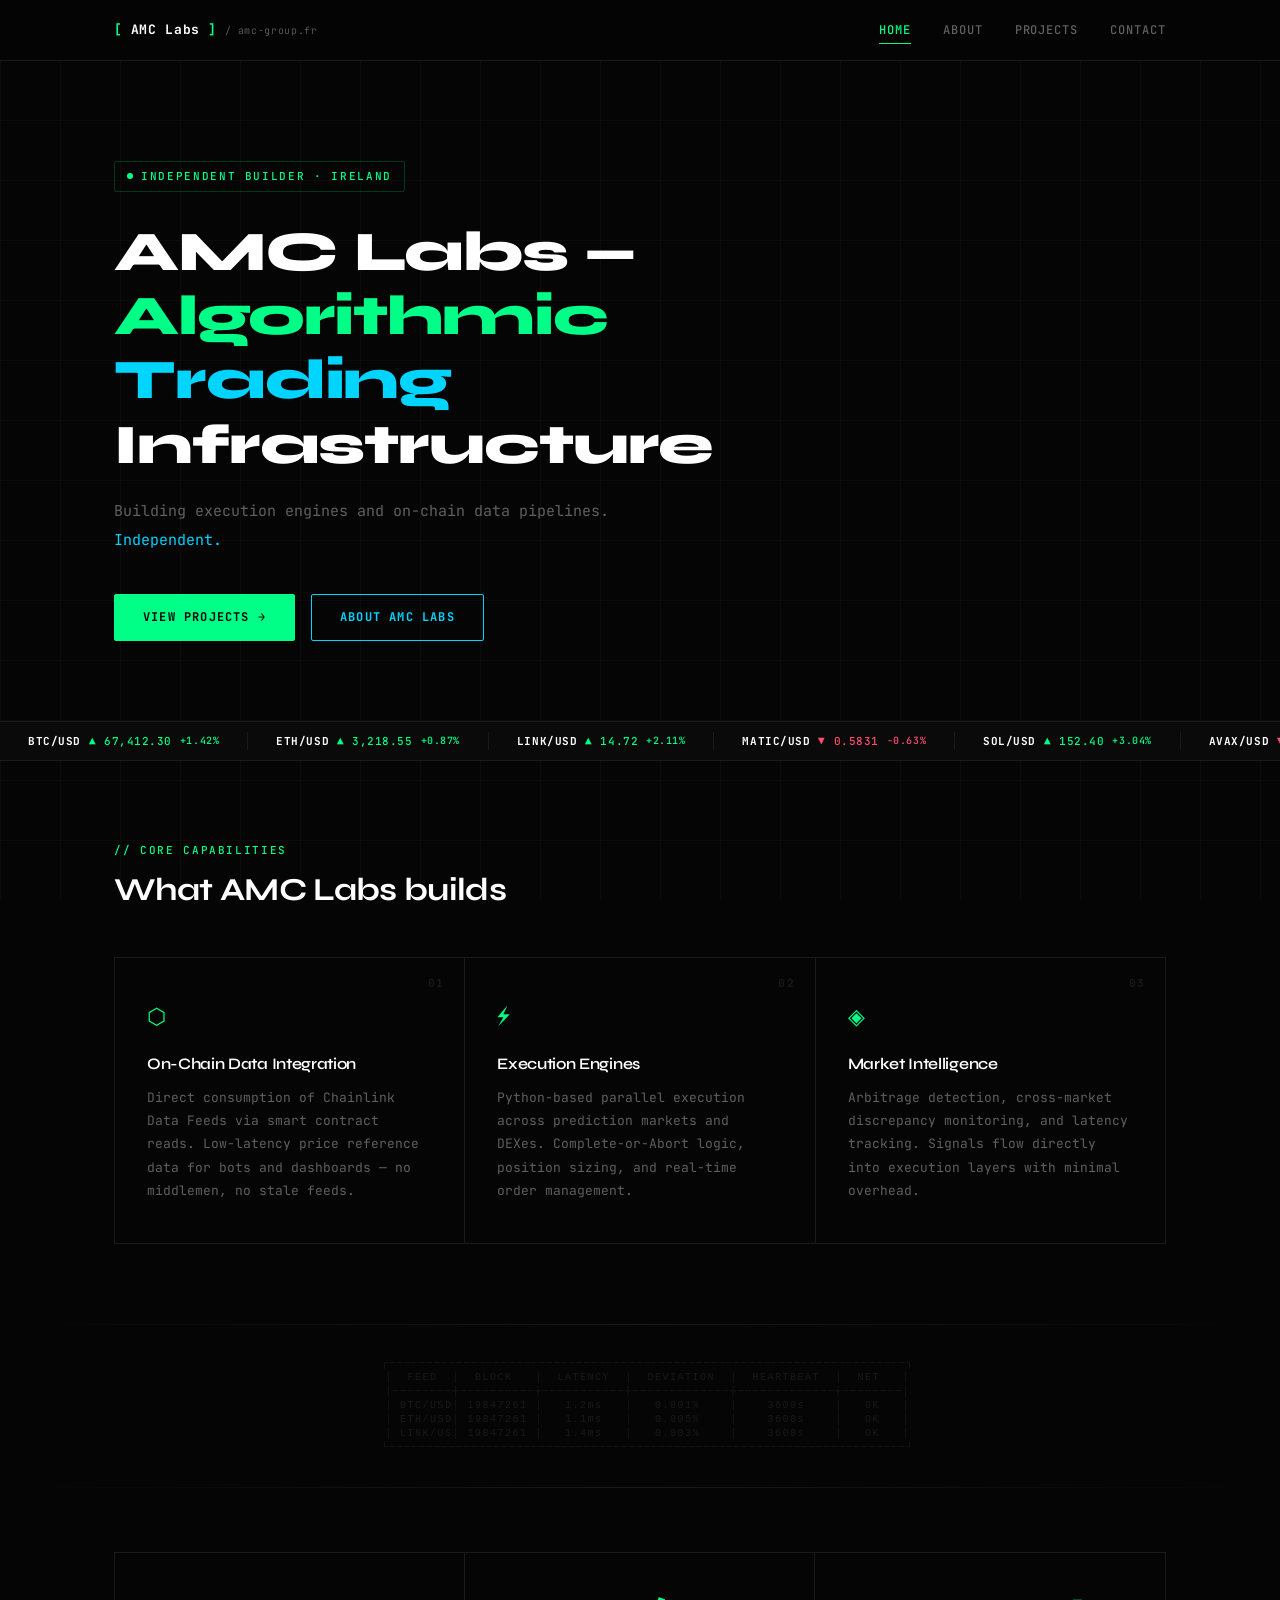
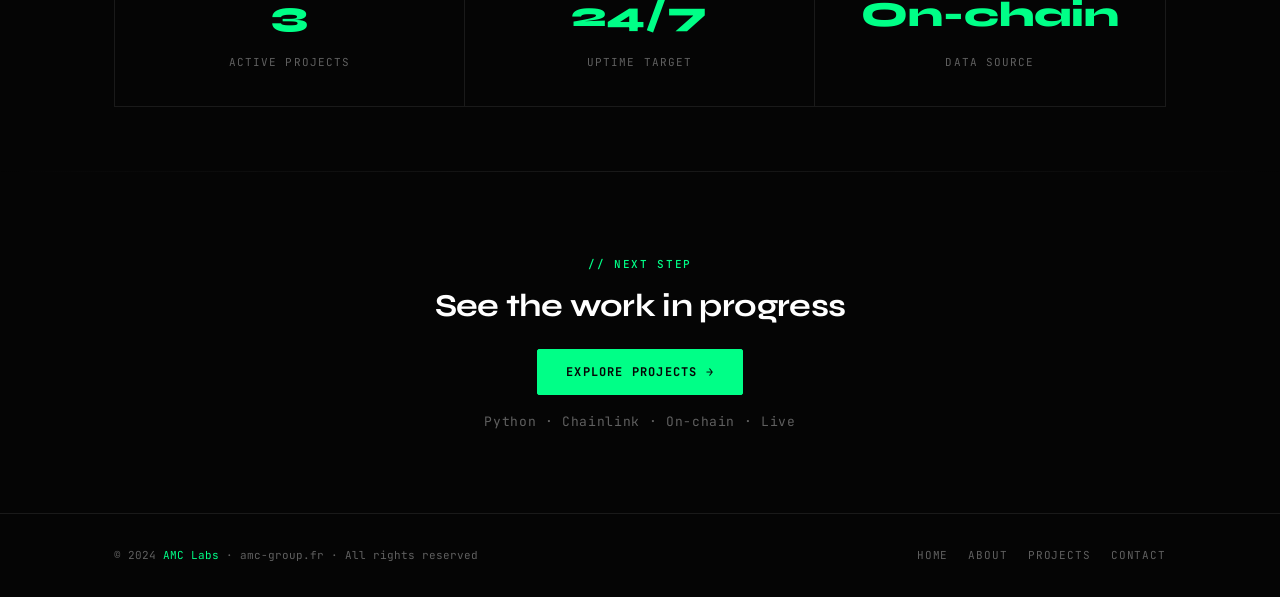
==== index.html @ dd9d0552 "Add complete AMC Labs multi-page website Four-page static site for AMC Labs (amc-group.fr) — an algo" ====
<!DOCTYPE html>
<html lang="en">
<head>
  <meta charset="UTF-8" />
  <meta name="viewport" content="width=device-width, initial-scale=1.0" />
  <meta name="description" content="AMC Labs — Algorithmic trading infrastructure. Building execution engines and on-chain data pipelines. Independent." />
  <meta name="keywords" content="algorithmic trading, on-chain data, Chainlink, execution engine, quant, AMC Labs" />
  <meta name="author" content="AMC Labs" />
  <meta property="og:title" content="AMC Labs — Algorithmic Trading Infrastructure" />
  <meta property="og:description" content="Building execution engines and on-chain data pipelines. Independent." />
  <meta property="og:type" content="website" />
  <title>AMC Labs — Algorithmic Trading Infrastructure</title>
  <link rel="stylesheet" href="styles.css" />
  <style>
    /* ── Index-specific styles ─── */

    /* Hero */
    .hero {
      padding: 100px 0 80px;
      position: relative;
      overflow: hidden;
    }

    .hero-tag {
      display: inline-flex;
      align-items: center;
      gap: 8px;
      font-size: 11px;
      font-weight: 500;
      letter-spacing: 0.15em;
      text-transform: uppercase;
      color: var(--green);
      border: 1px solid rgba(0, 255, 135, 0.2);
      padding: 5px 12px;
      border-radius: 2px;
      margin-bottom: 28px;
    }

    .hero-tag .dot {
      width: 6px;
      height: 6px;
      border-radius: 50%;
      background: var(--green);
      animation: pulse 1.5s ease-in-out infinite;
    }

    .hero h1 {
      max-width: 700px;
      margin-bottom: 20px;
    }

    .hero h1 .accent-green { color: var(--green); }
    .hero h1 .accent-cyan  { color: var(--cyan); }

    .hero-tagline {
      font-family: var(--font-mono);
      font-size: 15px;
      color: var(--text-dim);
      max-width: 540px;
      margin-bottom: 40px;
      line-height: 1.9;
    }

    .hero-tagline strong {
      color: var(--cyan);
      font-weight: 400;
    }

    .hero-actions {
      display: flex;
      align-items: center;
      gap: 16px;
      flex-wrap: wrap;
    }

    .hero-meta {
      font-size: 11px;
      color: var(--text-dim);
      letter-spacing: 0.08em;
    }

    /* ASCII Ticker / data decoration */
    .data-strip {
      border-top: 1px solid var(--border);
      border-bottom: 1px solid var(--border);
      background: var(--bg-2);
      overflow: hidden;
      padding: 10px 0;
      position: relative;
    }

    .ticker-track {
      display: flex;
      gap: 0;
      animation: ticker 28s linear infinite;
      white-space: nowrap;
    }

    .ticker-track:hover { animation-play-state: paused; }

    @keyframes ticker {
      0%   { transform: translateX(0); }
      100% { transform: translateX(-50%); }
    }

    .ticker-item {
      display: inline-flex;
      align-items: center;
      gap: 8px;
      padding: 0 28px;
      font-size: 11px;
      font-weight: 500;
      letter-spacing: 0.05em;
      color: var(--text-dim);
      border-right: 1px solid var(--border);
    }

    .ticker-item .sym   { color: #fff; font-weight: 700; }
    .ticker-item .up    { color: var(--green); }
    .ticker-item .down  { color: #ff4d6d; }
    .ticker-item .delta { font-size: 10px; }

    /* Features */
    .features {
      padding: 80px 0;
    }

    .features-grid {
      display: grid;
      grid-template-columns: repeat(3, 1fr);
      gap: 1px;
      background: var(--border);
      border: 1px solid var(--border);
    }

    .feature-block {
      background: var(--bg);
      padding: 40px 32px;
      position: relative;
      transition: background var(--transition);
    }

    .feature-block:hover {
      background: var(--bg-2);
    }

    .feature-icon {
      font-family: var(--font-mono);
      font-size: 22px;
      margin-bottom: 20px;
      display: block;
      color: var(--green);
    }

    .feature-block h3 {
      margin-bottom: 12px;
      font-size: 1rem;
    }

    .feature-block p {
      font-size: 13px;
      color: var(--text-dim);
      line-height: 1.8;
    }

    .feature-num {
      position: absolute;
      top: 16px;
      right: 20px;
      font-size: 11px;
      color: var(--border);
      font-weight: 700;
      letter-spacing: 0.1em;
    }

    /* ASCII grid decoration */
    .ascii-deco {
      font-family: var(--font-mono);
      font-size: 10px;
      line-height: 1.4;
      color: var(--border);
      user-select: none;
      pointer-events: none;
      overflow: hidden;
      padding: 32px 0;
      text-align: center;
      letter-spacing: 0.15em;
    }

    /* CTA section */
    .cta-section {
      padding: 80px 0;
      text-align: center;
    }

    .cta-section p {
      font-size: 13px;
      color: var(--text-dim);
      margin-top: 16px;
      letter-spacing: 0.05em;
    }

    /* Stats row */
    .stats-row {
      display: grid;
      grid-template-columns: repeat(3, 1fr);
      border: 1px solid var(--border);
    }

    .stat-item {
      padding: 32px;
      border-right: 1px solid var(--border);
      text-align: center;
    }

    .stat-item:last-child { border-right: none; }

    .stat-value {
      font-family: var(--font-head);
      font-size: 2.2rem;
      font-weight: 800;
      color: var(--green);
      display: block;
      margin-bottom: 6px;
    }

    .stat-label {
      font-size: 11px;
      color: var(--text-dim);
      letter-spacing: 0.1em;
      text-transform: uppercase;
    }

    @media (max-width: 768px) {
      .hero { padding: 64px 0 56px; }

      .features-grid {
        grid-template-columns: 1fr;
      }

      .stats-row {
        grid-template-columns: 1fr;
      }

      .stat-item {
        border-right: none;
        border-bottom: 1px solid var(--border);
      }

      .stat-item:last-child { border-bottom: none; }

      .ascii-deco { display: none; }
    }
  </style>
</head>
<body>

<!-- ── Header ────────────────────────────────────────────── -->
<header class="site-header">
  <div class="container header-inner">
    <a href="index.html" class="logo">
      <span class="logo-bracket">[</span>AMC Labs<span class="logo-bracket">]</span>
      <span class="logo-sub">/ amc-group.fr</span>
    </a>
    <nav class="site-nav" id="site-nav" aria-label="Main navigation">
      <a href="index.html" class="active">Home</a>
      <a href="about.html">About</a>
      <a href="projects.html">Projects</a>
      <a href="contact.html">Contact</a>
    </nav>
    <button class="nav-toggle" id="nav-toggle" aria-label="Toggle navigation" aria-expanded="false">
      <span></span><span></span><span></span>
    </button>
  </div>
</header>

<!-- ── Main ──────────────────────────────────────────────── -->
<main>

  <!-- Hero -->
  <section class="hero">
    <div class="container">
      <div class="hero-tag">
        <span class="dot"></span>
        Independent Builder · Ireland
      </div>
      <h1>AMC Labs —<br><span class="accent-green">Algorithmic</span> <span class="accent-cyan">Trading</span><br>Infrastructure</h1>
      <p class="hero-tagline">
        Building execution engines and on-chain data pipelines.<br>
        <strong>Independent.</strong>
      </p>
      <div class="hero-actions">
        <a href="projects.html" class="btn btn-primary">View Projects &rarr;</a>
        <a href="about.html" class="btn btn-outline">About AMC Labs</a>
      </div>
    </div>
  </section>

  <!-- Live Ticker -->
  <div class="data-strip" aria-hidden="true">
    <div class="ticker-track" id="ticker">
      <!-- populated twice for seamless loop -->
      <span class="ticker-item"><span class="sym">BTC/USD</span><span class="up">▲ 67,412.30</span><span class="delta up">+1.42%</span></span>
      <span class="ticker-item"><span class="sym">ETH/USD</span><span class="up">▲ 3,218.55</span><span class="delta up">+0.87%</span></span>
      <span class="ticker-item"><span class="sym">LINK/USD</span><span class="up">▲ 14.72</span><span class="delta up">+2.11%</span></span>
      <span class="ticker-item"><span class="sym">MATIC/USD</span><span class="down">▼ 0.5831</span><span class="delta down">-0.63%</span></span>
      <span class="ticker-item"><span class="sym">SOL/USD</span><span class="up">▲ 152.40</span><span class="delta up">+3.04%</span></span>
      <span class="ticker-item"><span class="sym">AVAX/USD</span><span class="down">▼ 28.91</span><span class="delta down">-1.18%</span></span>
      <span class="ticker-item"><span class="sym">ARB/USD</span><span class="up">▲ 0.9912</span><span class="delta up">+0.44%</span></span>
      <span class="ticker-item"><span class="sym">DOGE/USD</span><span class="up">▲ 0.1374</span><span class="delta up">+1.75%</span></span>
      <!-- duplicate for seamless loop -->
      <span class="ticker-item"><span class="sym">BTC/USD</span><span class="up">▲ 67,412.30</span><span class="delta up">+1.42%</span></span>
      <span class="ticker-item"><span class="sym">ETH/USD</span><span class="up">▲ 3,218.55</span><span class="delta up">+0.87%</span></span>
      <span class="ticker-item"><span class="sym">LINK/USD</span><span class="up">▲ 14.72</span><span class="delta up">+2.11%</span></span>
      <span class="ticker-item"><span class="sym">MATIC/USD</span><span class="down">▼ 0.5831</span><span class="delta down">-0.63%</span></span>
      <span class="ticker-item"><span class="sym">SOL/USD</span><span class="up">▲ 152.40</span><span class="delta up">+3.04%</span></span>
      <span class="ticker-item"><span class="sym">AVAX/USD</span><span class="down">▼ 28.91</span><span class="delta down">-1.18%</span></span>
      <span class="ticker-item"><span class="sym">ARB/USD</span><span class="up">▲ 0.9912</span><span class="delta up">+0.44%</span></span>
      <span class="ticker-item"><span class="sym">DOGE/USD</span><span class="up">▲ 0.1374</span><span class="delta up">+1.75%</span></span>
    </div>
  </div>

  <!-- Features -->
  <section class="features">
    <div class="container">
      <div class="section-header">
        <span class="label">// core capabilities</span>
        <h2>What AMC Labs builds</h2>
      </div>

      <div class="features-grid">
        <div class="feature-block">
          <span class="feature-num">01</span>
          <span class="feature-icon">⬡</span>
          <h3>On-Chain Data Integration</h3>
          <p>Direct consumption of Chainlink Data Feeds via smart contract reads. Low-latency price reference data for bots and dashboards — no middlemen, no stale feeds.</p>
        </div>
        <div class="feature-block">
          <span class="feature-num">02</span>
          <span class="feature-icon">⚡</span>
          <h3>Execution Engines</h3>
          <p>Python-based parallel execution across prediction markets and DEXes. Complete-or-Abort logic, position sizing, and real-time order management.</p>
        </div>
        <div class="feature-block">
          <span class="feature-num">03</span>
          <span class="feature-icon">◈</span>
          <h3>Market Intelligence</h3>
          <p>Arbitrage detection, cross-market discrepancy monitoring, and latency tracking. Signals flow directly into execution layers with minimal overhead.</p>
        </div>
      </div>
    </div>
  </section>

  <div class="divider"></div>

  <!-- ASCII decoration -->
  <div class="ascii-deco" aria-hidden="true">
    <pre>
  ┌─────────────────────────────────────────────────────────────────────┐
  │  FEED  │  BLOCK   │  LATENCY  │  DEVIATION  │  HEARTBEAT  │  NET   │
  │────────┼──────────┼───────────┼─────────────┼─────────────┼────────│
  │ BTC/USD│ 19847261 │   1.2ms   │   0.001%    │    3600s    │   OK   │
  │ ETH/USD│ 19847261 │   1.1ms   │   0.005%    │    3600s    │   OK   │
  │ LINK/US│ 19847261 │   1.4ms   │   0.003%    │    3600s    │   OK   │
  └─────────────────────────────────────────────────────────────────────┘</pre>
  </div>

  <div class="divider"></div>

  <!-- Stats -->
  <section style="padding: 64px 0;">
    <div class="container">
      <div class="stats-row">
        <div class="stat-item">
          <span class="stat-value">3</span>
          <span class="stat-label">Active Projects</span>
        </div>
        <div class="stat-item">
          <span class="stat-value">24/7</span>
          <span class="stat-label">Uptime Target</span>
        </div>
        <div class="stat-item">
          <span class="stat-value">On-chain</span>
          <span class="stat-label">Data Source</span>
        </div>
      </div>
    </div>
  </section>

  <div class="divider"></div>

  <!-- CTA -->
  <section class="cta-section">
    <div class="container">
      <span class="label">// next step</span>
      <h2 style="margin-top: 12px; margin-bottom: 24px;">See the work in progress</h2>
      <a href="projects.html" class="btn btn-primary">Explore Projects &rarr;</a>
      <p>Python · Chainlink · On-chain · Live</p>
    </div>
  </section>

</main>

<!-- ── Footer ────────────────────────────────────────────── -->
<footer class="site-footer">
  <div class="container footer-inner">
    <p class="footer-copy">&copy; 2024 <span>AMC Labs</span> · amc-group.fr · All rights reserved</p>
    <nav class="footer-links" aria-label="Footer navigation">
      <a href="index.html">Home</a>
      <a href="about.html">About</a>
      <a href="projects.html">Projects</a>
      <a href="contact.html">Contact</a>
    </nav>
  </div>
</footer>

<script>
  // Mobile nav toggle
  const toggle = document.getElementById('nav-toggle');
  const nav    = document.getElementById('site-nav');
  toggle.addEventListener('click', () => {
    const open = nav.classList.toggle('open');
    toggle.setAttribute('aria-expanded', open);
  });

  // Close nav on link click
  nav.querySelectorAll('a').forEach(a => {
    a.addEventListener('click', () => {
      nav.classList.remove('open');
      toggle.setAttribute('aria-expanded', 'false');
    });
  });
</script>
</body>
</html>
---- styles.css ----
/* ============================================================
   AMC Labs — Shared Stylesheet
   amc-group.fr
   ============================================================ */

@import url('https://fonts.googleapis.com/css2?family=JetBrains+Mono:wght@300;400;500;700&family=Syne:wght@400;600;700;800&display=swap');

/* ── Reset & Base ─────────────────────────────────────────── */
*, *::before, *::after {
  box-sizing: border-box;
  margin: 0;
  padding: 0;
}

:root {
  --bg:       #050505;
  --bg-2:     #0a0a0a;
  --bg-3:     #0f0f0f;
  --green:    #00ff87;
  --cyan:     #00d4ff;
  --muted:    #3a3a3a;
  --text:     #c8c8c8;
  --text-dim: #606060;
  --border:   #1a1a1a;
  --font-mono: 'JetBrains Mono', 'Courier New', monospace;
  --font-head: 'Syne', sans-serif;
  --max-w:    1100px;
  --transition: 0.2s ease;
}

html {
  scroll-behavior: smooth;
}

body {
  background-color: var(--bg);
  color: var(--text);
  font-family: var(--font-mono);
  font-size: 14px;
  line-height: 1.7;
  min-height: 100vh;
  display: flex;
  flex-direction: column;
  overflow-x: hidden;
}

/* Grid overlay on body */
body::before {
  content: '';
  position: fixed;
  inset: 0;
  background-image:
    linear-gradient(var(--border) 1px, transparent 1px),
    linear-gradient(90deg, var(--border) 1px, transparent 1px);
  background-size: 60px 60px;
  opacity: 0.35;
  pointer-events: none;
  z-index: 0;
}

main {
  flex: 1;
  position: relative;
  z-index: 1;
}

a {
  color: var(--cyan);
  text-decoration: none;
  transition: color var(--transition);
}

a:hover {
  color: var(--green);
}

img { display: block; max-width: 100%; }

/* ── Typography ───────────────────────────────────────────── */
h1, h2, h3, h4 {
  font-family: var(--font-head);
  color: #fff;
  line-height: 1.15;
  letter-spacing: -0.02em;
}

h1 { font-size: clamp(2rem, 5vw, 3.5rem); font-weight: 800; }
h2 { font-size: clamp(1.4rem, 3vw, 2rem);  font-weight: 700; }
h3 { font-size: clamp(1rem, 2vw, 1.25rem); font-weight: 600; }

p { color: var(--text); }

.label {
  font-family: var(--font-mono);
  font-size: 11px;
  font-weight: 500;
  letter-spacing: 0.15em;
  text-transform: uppercase;
  color: var(--green);
}

/* ── Layout helpers ───────────────────────────────────────── */
.container {
  max-width: var(--max-w);
  margin: 0 auto;
  padding: 0 24px;
}

section {
  padding: 80px 0;
}

.section-header {
  margin-bottom: 48px;
}

.section-header .label {
  display: block;
  margin-bottom: 12px;
}

/* ── Header ───────────────────────────────────────────────── */
.site-header {
  position: sticky;
  top: 0;
  z-index: 100;
  background: rgba(5, 5, 5, 0.92);
  backdrop-filter: blur(12px);
  border-bottom: 1px solid var(--border);
}

.header-inner {
  display: flex;
  align-items: center;
  justify-content: space-between;
  height: 60px;
}

.logo {
  font-family: var(--font-mono);
  font-size: 13px;
  font-weight: 700;
  color: #fff;
  letter-spacing: 0.05em;
  display: flex;
  align-items: center;
  gap: 8px;
}

.logo .logo-bracket {
  color: var(--green);
}

.logo-sub {
  font-size: 10px;
  color: var(--text-dim);
  font-weight: 300;
}

.site-nav {
  display: flex;
  align-items: center;
  gap: 32px;
}

.site-nav a {
  font-size: 12px;
  font-weight: 500;
  color: var(--text-dim);
  letter-spacing: 0.08em;
  text-transform: uppercase;
  transition: color var(--transition);
  position: relative;
}

.site-nav a::after {
  content: '';
  position: absolute;
  bottom: -4px;
  left: 0;
  width: 0;
  height: 1px;
  background: var(--green);
  transition: width var(--transition);
}

.site-nav a:hover,
.site-nav a.active {
  color: var(--green);
}

.site-nav a:hover::after,
.site-nav a.active::after {
  width: 100%;
}

/* Hamburger */
.nav-toggle {
  display: none;
  flex-direction: column;
  gap: 5px;
  background: none;
  border: none;
  cursor: pointer;
  padding: 4px;
}

.nav-toggle span {
  display: block;
  width: 22px;
  height: 1px;
  background: var(--text);
  transition: all var(--transition);
}

/* ── Footer ───────────────────────────────────────────────── */
.site-footer {
  position: relative;
  z-index: 1;
  border-top: 1px solid var(--border);
  background: var(--bg);
  padding: 32px 0;
}

.footer-inner {
  display: flex;
  align-items: center;
  justify-content: space-between;
  flex-wrap: wrap;
  gap: 12px;
}

.footer-copy {
  font-size: 11px;
  color: var(--text-dim);
}

.footer-copy span {
  color: var(--green);
}

.footer-links {
  display: flex;
  gap: 20px;
}

.footer-links a {
  font-size: 11px;
  color: var(--text-dim);
  letter-spacing: 0.08em;
  text-transform: uppercase;
}

.footer-links a:hover {
  color: var(--cyan);
}

/* ── Buttons ──────────────────────────────────────────────── */
.btn {
  display: inline-flex;
  align-items: center;
  gap: 8px;
  font-family: var(--font-mono);
  font-size: 12px;
  font-weight: 700;
  letter-spacing: 0.1em;
  text-transform: uppercase;
  padding: 12px 28px;
  border-radius: 2px;
  border: 1px solid transparent;
  cursor: pointer;
  transition: all var(--transition);
  text-decoration: none;
}

.btn-primary {
  background: var(--green);
  color: #050505;
  border-color: var(--green);
}

.btn-primary:hover {
  background: transparent;
  color: var(--green);
}

.btn-outline {
  background: transparent;
  color: var(--cyan);
  border-color: var(--cyan);
}

.btn-outline:hover {
  background: var(--cyan);
  color: #050505;
}

/* ── Blinking cursor ──────────────────────────────────────── */
.cursor {
  display: inline-block;
  width: 10px;
  height: 1.2em;
  background: var(--green);
  vertical-align: text-bottom;
  animation: blink 1s step-end infinite;
}

@keyframes blink {
  0%, 100% { opacity: 1; }
  50%       { opacity: 0; }
}

/* ── Terminal prompt prefix ───────────────────────────────── */
.prompt::before {
  content: '> ';
  color: var(--green);
}

/* ── Divider ──────────────────────────────────────────────── */
.divider {
  height: 1px;
  background: linear-gradient(90deg, transparent, var(--border), transparent);
  margin: 0;
}

/* ── Status badge ─────────────────────────────────────────── */
.status {
  display: inline-flex;
  align-items: center;
  gap: 6px;
  font-size: 10px;
  font-weight: 500;
  letter-spacing: 0.12em;
  text-transform: uppercase;
  padding: 3px 10px;
  border-radius: 2px;
}

.status::before {
  content: '';
  width: 6px;
  height: 6px;
  border-radius: 50%;
}

.status-live {
  color: var(--green);
  background: rgba(0, 255, 135, 0.08);
  border: 1px solid rgba(0, 255, 135, 0.2);
}

.status-live::before {
  background: var(--green);
  box-shadow: 0 0 4px var(--green);
  animation: pulse 1.5s ease-in-out infinite;
}

.status-dev {
  color: var(--cyan);
  background: rgba(0, 212, 255, 0.08);
  border: 1px solid rgba(0, 212, 255, 0.2);
}

.status-dev::before {
  background: var(--cyan);
}

@keyframes pulse {
  0%, 100% { opacity: 1; }
  50%       { opacity: 0.4; }
}

/* ── Scanline effect ──────────────────────────────────────── */
@keyframes scanline {
  0%   { transform: translateY(-100%); }
  100% { transform: translateY(100vh); }
}

/* ── Page hero ────────────────────────────────────────────── */
.page-hero {
  padding: 64px 0 48px;
  border-bottom: 1px solid var(--border);
}

.page-hero .label {
  display: block;
  margin-bottom: 16px;
}

/* ── Card ─────────────────────────────────────────────────── */
.card {
  background: var(--bg-2);
  border: 1px solid var(--border);
  border-radius: 2px;
  padding: 28px;
  transition: border-color var(--transition), box-shadow var(--transition);
}

.card:hover {
  border-color: var(--muted);
  box-shadow: 0 0 20px rgba(0, 255, 135, 0.04);
}

/* ── Form elements ────────────────────────────────────────── */
.form-group {
  margin-bottom: 20px;
}

.form-group label {
  display: block;
  font-size: 11px;
  font-weight: 500;
  letter-spacing: 0.1em;
  text-transform: uppercase;
  color: var(--text-dim);
  margin-bottom: 8px;
}

.form-group input,
.form-group textarea {
  width: 100%;
  background: var(--bg-2);
  border: 1px solid var(--border);
  border-radius: 2px;
  color: var(--text);
  font-family: var(--font-mono);
  font-size: 13px;
  padding: 12px 16px;
  transition: border-color var(--transition);
  outline: none;
  -webkit-appearance: none;
}

.form-group input:focus,
.form-group textarea:focus {
  border-color: var(--cyan);
  box-shadow: 0 0 0 2px rgba(0, 212, 255, 0.08);
}

.form-group textarea {
  resize: vertical;
  min-height: 140px;
}

.form-group input::placeholder,
.form-group textarea::placeholder {
  color: var(--text-dim);
}

/* ── Responsive ───────────────────────────────────────────── */
@media (max-width: 768px) {
  section { padding: 56px 0; }

  .site-nav {
    display: none;
    position: absolute;
    top: 60px;
    left: 0;
    right: 0;
    background: var(--bg);
    border-bottom: 1px solid var(--border);
    flex-direction: column;
    align-items: flex-start;
    padding: 24px;
    gap: 20px;
  }

  .site-nav.open { display: flex; }

  .site-nav a { font-size: 13px; }

  .nav-toggle { display: flex; }

  .footer-inner { flex-direction: column; align-items: flex-start; }
}
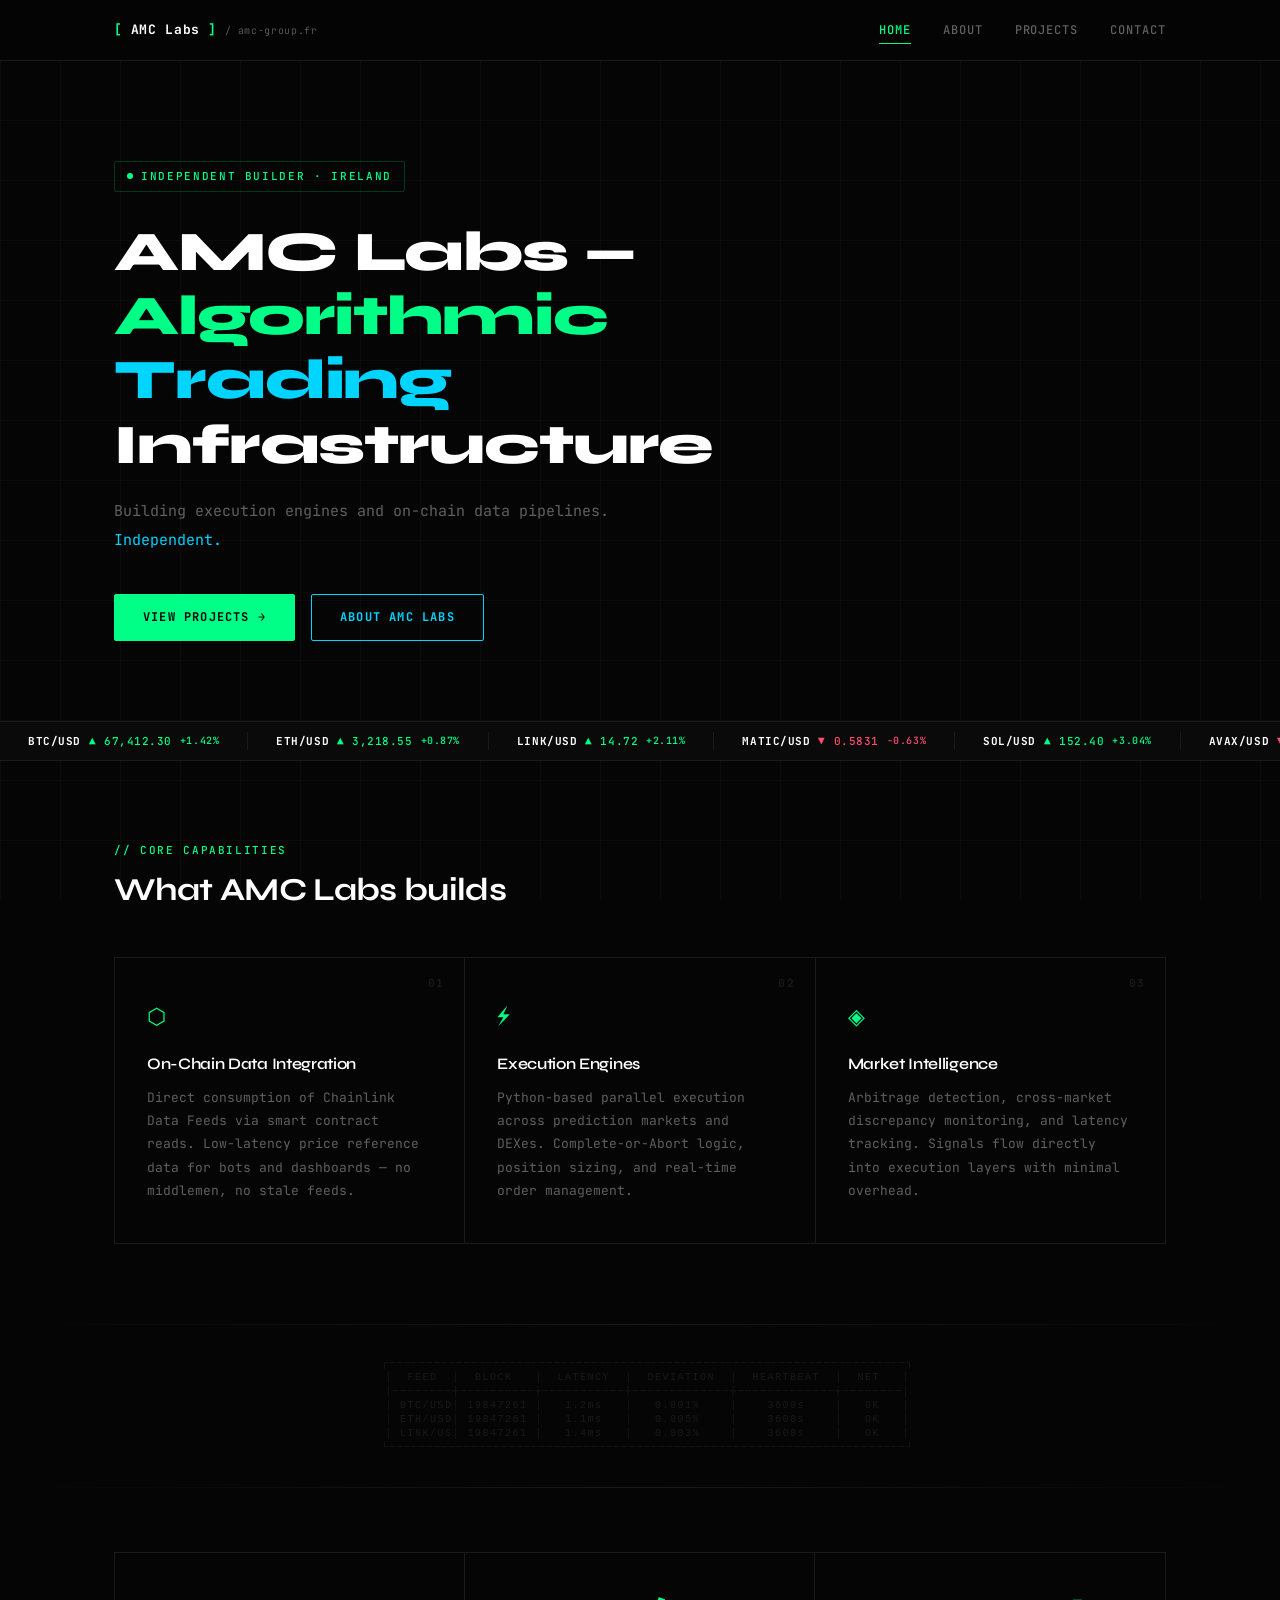
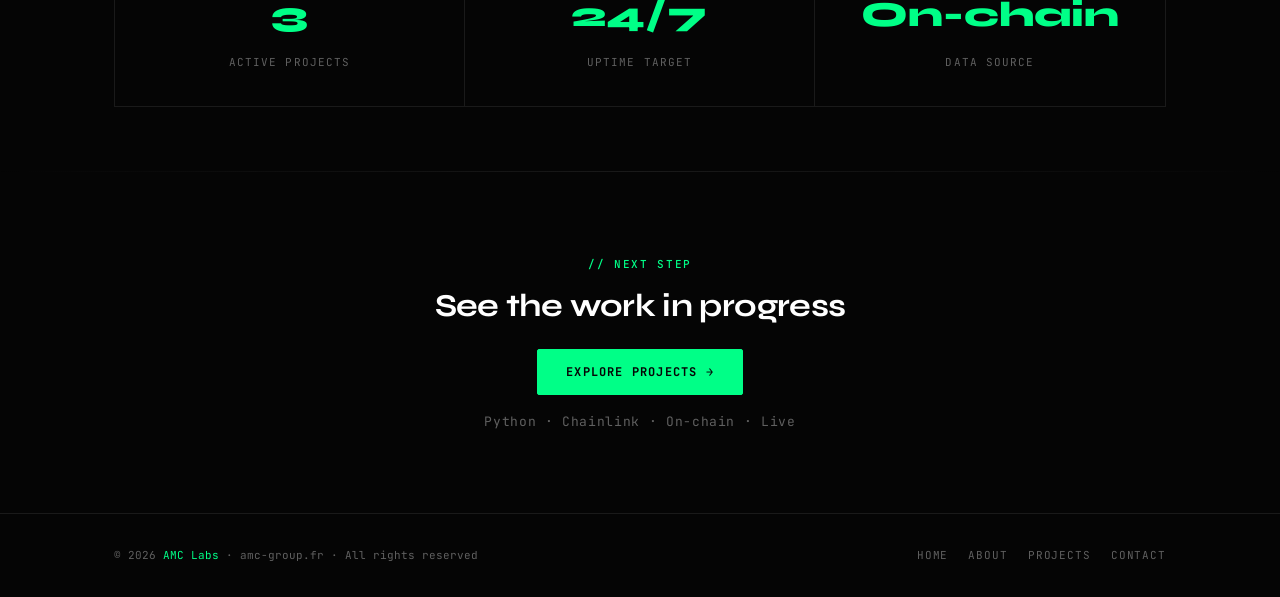
==== commit 8863b0e4: "Update copyright to 2026, arb-bot status to Test Phase - Footer copyright year updated to 2026 acros" ====
--- a/index.html
+++ b/index.html
@@ -404,7 +404,7 @@
 <!-- ── Footer ────────────────────────────────────────────── -->
 <footer class="site-footer">
   <div class="container footer-inner">
-    <p class="footer-copy">&copy; 2024 <span>AMC Labs</span> · amc-group.fr · All rights reserved</p>
+    <p class="footer-copy">&copy; 2026 <span>AMC Labs</span> · amc-group.fr · All rights reserved</p>
     <nav class="footer-links" aria-label="Footer navigation">
       <a href="index.html">Home</a>
       <a href="about.html">About</a>
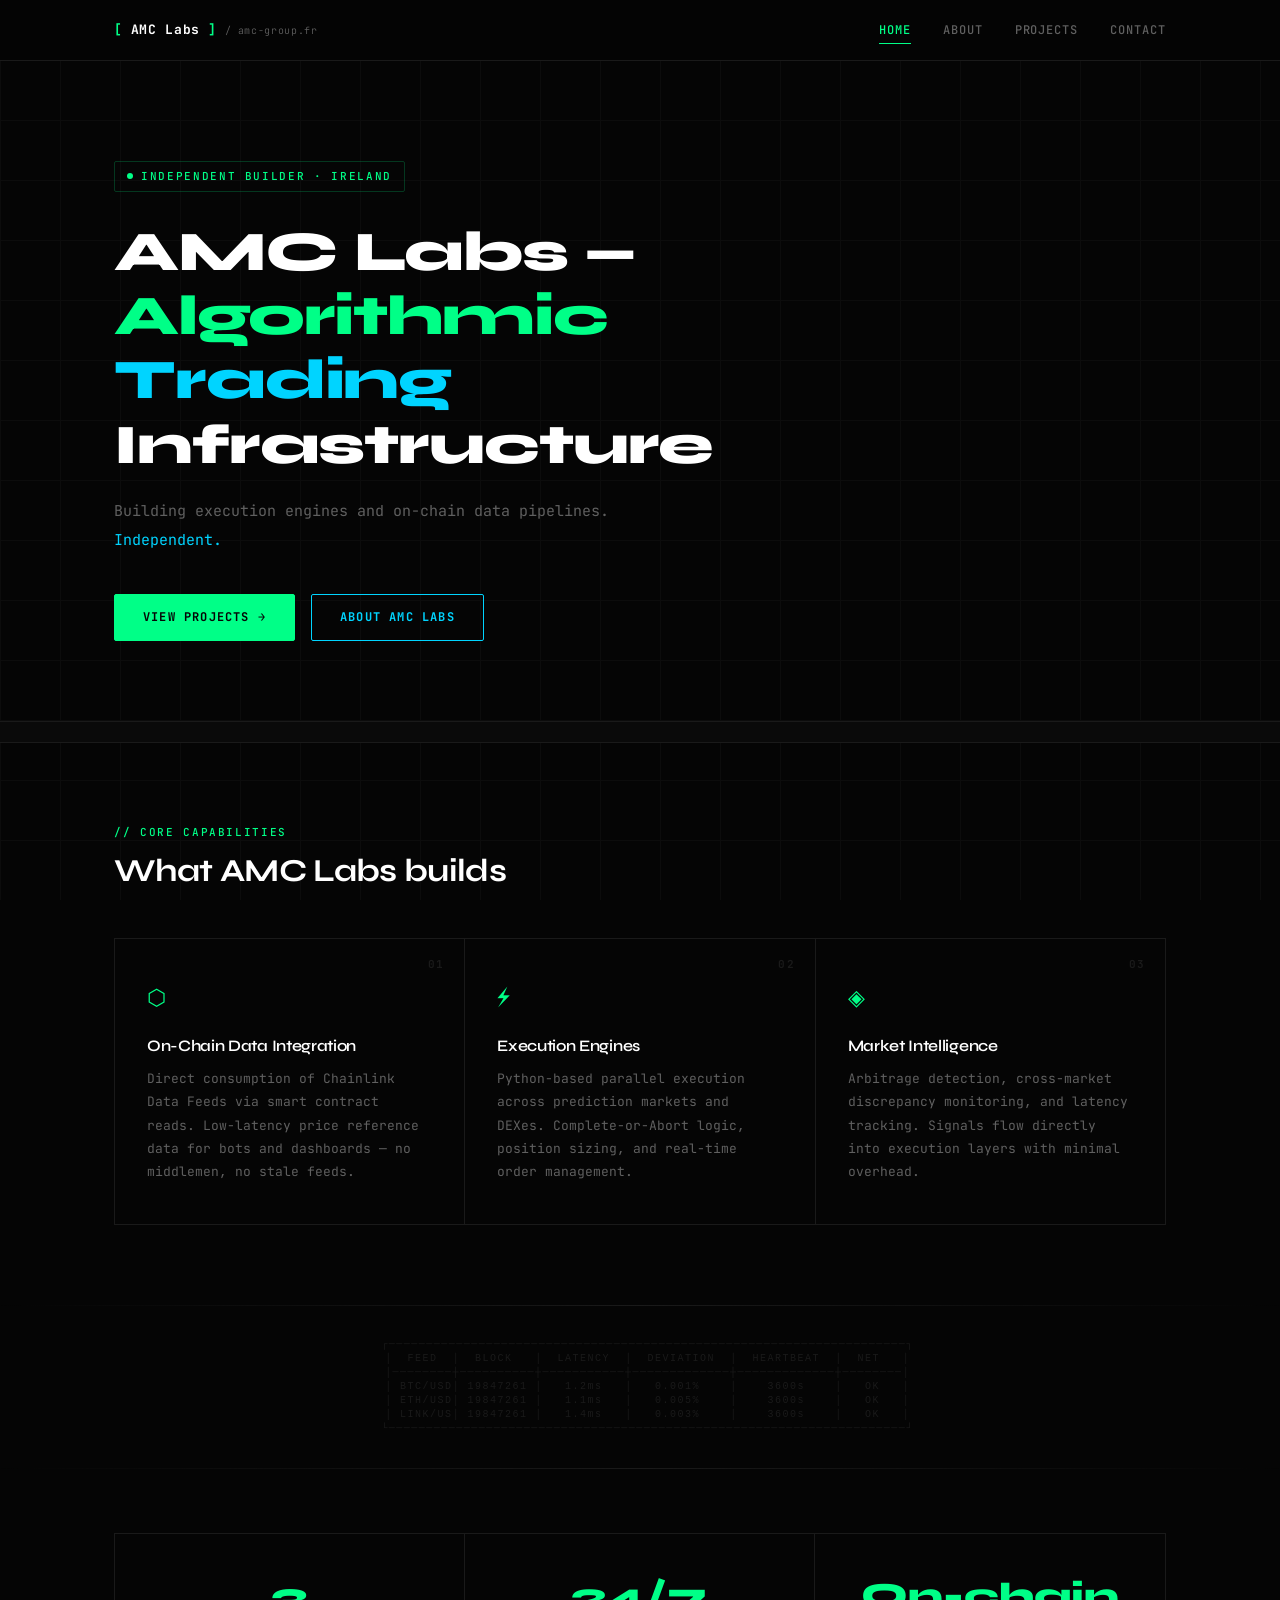
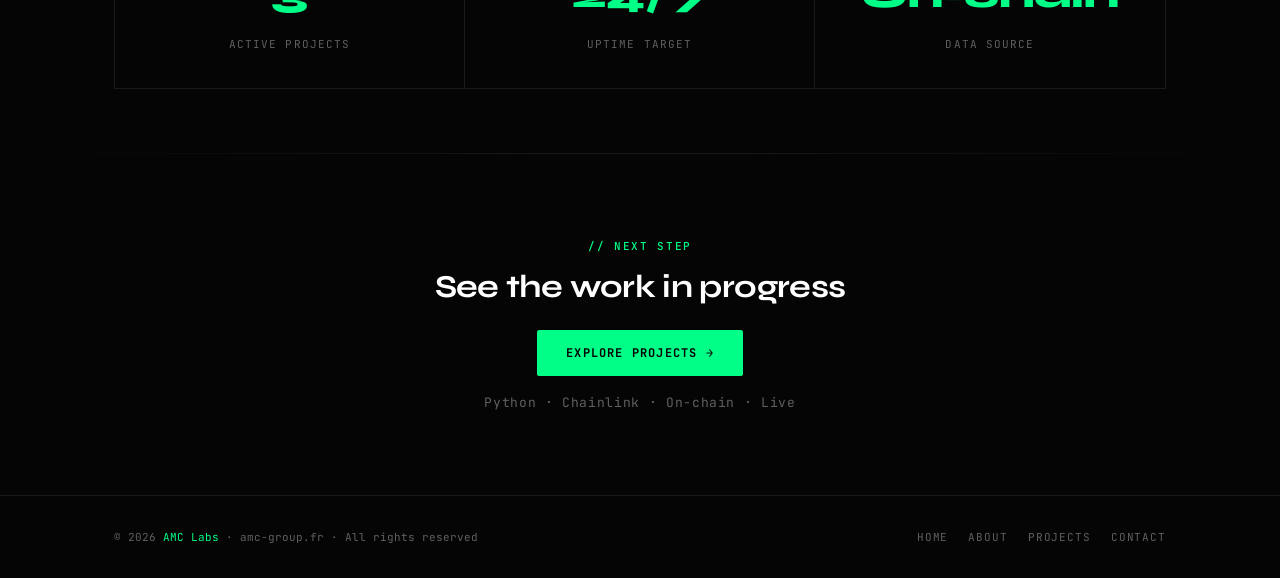
==== commit d866fe65: "feat: live crypto ticker with real-time prices from CoinGecko API Replace hard-coded prices with dyn" ====
--- a/index.html
+++ b/index.html
@@ -299,24 +299,7 @@
   <!-- Live Ticker -->
   <div class="data-strip" aria-hidden="true">
     <div class="ticker-track" id="ticker">
-      <!-- populated twice for seamless loop -->
-      <span class="ticker-item"><span class="sym">BTC/USD</span><span class="up">▲ 67,412.30</span><span class="delta up">+1.42%</span></span>
-      <span class="ticker-item"><span class="sym">ETH/USD</span><span class="up">▲ 3,218.55</span><span class="delta up">+0.87%</span></span>
-      <span class="ticker-item"><span class="sym">LINK/USD</span><span class="up">▲ 14.72</span><span class="delta up">+2.11%</span></span>
-      <span class="ticker-item"><span class="sym">MATIC/USD</span><span class="down">▼ 0.5831</span><span class="delta down">-0.63%</span></span>
-      <span class="ticker-item"><span class="sym">SOL/USD</span><span class="up">▲ 152.40</span><span class="delta up">+3.04%</span></span>
-      <span class="ticker-item"><span class="sym">AVAX/USD</span><span class="down">▼ 28.91</span><span class="delta down">-1.18%</span></span>
-      <span class="ticker-item"><span class="sym">ARB/USD</span><span class="up">▲ 0.9912</span><span class="delta up">+0.44%</span></span>
-      <span class="ticker-item"><span class="sym">DOGE/USD</span><span class="up">▲ 0.1374</span><span class="delta up">+1.75%</span></span>
-      <!-- duplicate for seamless loop -->
-      <span class="ticker-item"><span class="sym">BTC/USD</span><span class="up">▲ 67,412.30</span><span class="delta up">+1.42%</span></span>
-      <span class="ticker-item"><span class="sym">ETH/USD</span><span class="up">▲ 3,218.55</span><span class="delta up">+0.87%</span></span>
-      <span class="ticker-item"><span class="sym">LINK/USD</span><span class="up">▲ 14.72</span><span class="delta up">+2.11%</span></span>
-      <span class="ticker-item"><span class="sym">MATIC/USD</span><span class="down">▼ 0.5831</span><span class="delta down">-0.63%</span></span>
-      <span class="ticker-item"><span class="sym">SOL/USD</span><span class="up">▲ 152.40</span><span class="delta up">+3.04%</span></span>
-      <span class="ticker-item"><span class="sym">AVAX/USD</span><span class="down">▼ 28.91</span><span class="delta down">-1.18%</span></span>
-      <span class="ticker-item"><span class="sym">ARB/USD</span><span class="up">▲ 0.9912</span><span class="delta up">+0.44%</span></span>
-      <span class="ticker-item"><span class="sym">DOGE/USD</span><span class="up">▲ 0.1374</span><span class="delta up">+1.75%</span></span>
+      <!-- populated dynamically by ticker.js -->
     </div>
   </div>
 
@@ -431,5 +414,83 @@
     });
   });
 </script>
+
+<script>
+  // ── Live Crypto Ticker ────────────────────────────────────────
+  (function () {
+    const COINS = [
+      { id: 'bitcoin',       sym: 'BTC/USD' },
+      { id: 'ethereum',      sym: 'ETH/USD' },
+      { id: 'chainlink',     sym: 'LINK/USD' },
+      { id: 'matic-network', sym: 'POL/USD' },
+      { id: 'solana',        sym: 'SOL/USD' },
+      { id: 'avalanche-2',   sym: 'AVAX/USD' },
+      { id: 'arbitrum',      sym: 'ARB/USD' },
+      { id: 'dogecoin',      sym: 'DOGE/USD' },
+    ];
+
+    const IDS = COINS.map(c => c.id).join(',');
+    const API = 'https://api.coingecko.com/api/v3/simple/price'
+      + '?ids=' + IDS
+      + '&vs_currencies=usd&include_24hr_change=true';
+
+    function fmt(price) {
+      if (price >= 1000)  return price.toLocaleString('en-US', { minimumFractionDigits: 2, maximumFractionDigits: 2 });
+      if (price >= 1)     return price.toFixed(4);
+      return price.toFixed(6);
+    }
+
+    function buildItems(data) {
+      return COINS.map(coin => {
+        const d = data[coin.id];
+        if (!d) return '';
+        const price  = d.usd;
+        const change = d.usd_24h_change;
+        const up     = change >= 0;
+        const arrow  = up ? '▲' : '▼';
+        const cls    = up ? 'up' : 'down';
+        const sign   = up ? '+' : '';
+        return `<span class="ticker-item">`
+          + `<span class="sym">${coin.sym}</span>`
+          + `<span class="${cls}">${arrow} ${fmt(price)}</span>`
+          + `<span class="delta ${cls}">${sign}${change.toFixed(2)}%</span>`
+          + `</span>`;
+      }).join('');
+    }
+
+    function renderTicker(data) {
+      const track = document.getElementById('ticker');
+      if (!track) return;
+      const items = buildItems(data);
+      track.innerHTML = items + items; // duplicate for seamless loop
+    }
+
+    let lastFetch = 0;
+    const MIN_INTERVAL = 55_000; // don't re-fetch if last fetch was < 55 s ago
+
+    async function fetchPrices() {
+      const now = Date.now();
+      if (now - lastFetch < MIN_INTERVAL) return;
+      lastFetch = now;
+      try {
+        const res  = await fetch(API);
+        if (!res.ok) return;
+        const data = await res.json();
+        renderTicker(data);
+      } catch (_) { /* network error — keep showing previous data */ }
+    }
+
+    // Fetch on load
+    fetchPrices();
+
+    // Refresh every 60 s
+    setInterval(fetchPrices, 60_000);
+
+    // Refresh when the tab becomes visible again
+    document.addEventListener('visibilitychange', () => {
+      if (document.visibilityState === 'visible') fetchPrices();
+    });
+  })();
+</script>
 </body>
 </html>
